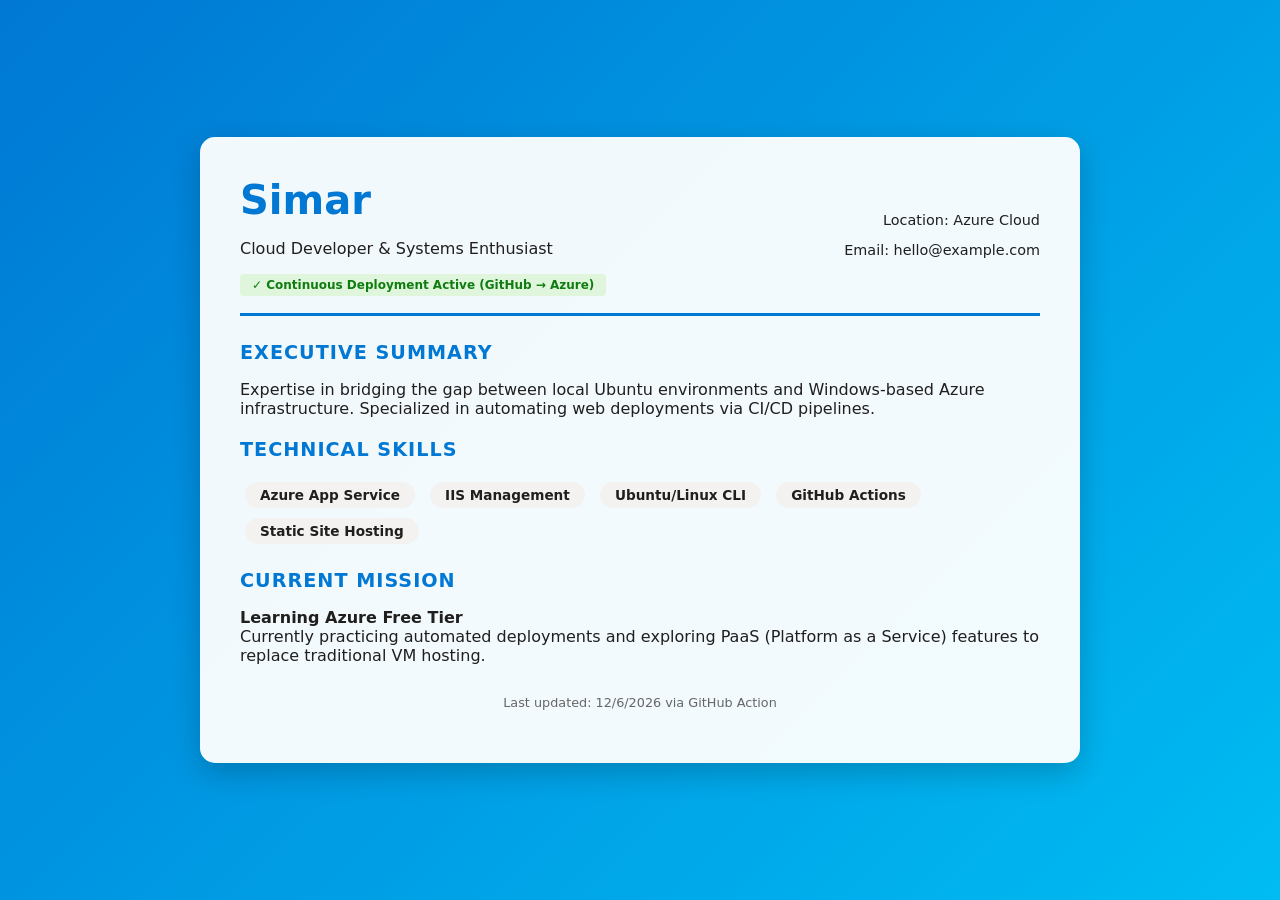
==== index.html @ b6d6f016 "Initial commit" ====
<!DOCTYPE html>
<html lang="en">
<head>
    <meta charset="UTF-8">
    <meta name="viewport" content="width=device-width, initial-scale=1.0">
    <title>Professional Resume | Hosted on Azure</title>
    <style>
        :root {
            --primary: #0078d4; /* Azure Blue */
            --dark: #201f1e;
            --light: #f3f2f1;
        }
        body {
            font-family: 'Segoe UI', system-ui, -apple-system, sans-serif;
            background: linear-gradient(135deg, #0078d4 0%, #00bcf2 100%);
            margin: 0;
            display: flex;
            justify-content: center;
            align-items: center;
            min-height: 100vh;
            color: var(--dark);
        }
        .resume-card {
            background: rgba(255, 255, 255, 0.95);
            width: 90%;
            max-width: 800px;
            padding: 40px;
            border-radius: 15px;
            box-shadow: 0 10px 30px rgba(0,0,0,0.2);
            margin: 20px;
        }
        header {
            border-bottom: 3px solid var(--primary);
            padding-bottom: 20px;
            margin-bottom: 25px;
            display: flex;
            justify-content: space-between;
            align-items: center;
        }
        h1 { margin: 0; color: var(--primary); font-size: 2.5rem; }
        .contact-info { text-align: right; font-size: 0.9rem; }
        section { margin-bottom: 20px; }
        h2 { color: var(--primary); font-size: 1.2rem; text-transform: uppercase; letter-spacing: 1px; }
        .skill-tag {
            display: inline-block;
            background: var(--light);
            padding: 5px 15px;
            border-radius: 20px;
            margin: 5px;
            font-size: 0.85rem;
            font-weight: 600;
        }
        .deployment-badge {
            background: #dff6dd;
            color: #107c10;
            padding: 4px 12px;
            border-radius: 4px;
            font-size: 0.75rem;
            font-weight: bold;
        }
    </style>
</head>
<body>

<div class="resume-card">
    <header>
        <div>
            <h1>Simar</h1>
            <p>Cloud Developer & Systems Enthusiast</p>
            <span class="deployment-badge">✓ Continuous Deployment Active (GitHub → Azure)</span>
        </div>
        <div class="contact-info">
            <p>Location: Azure Cloud</p>
            <p>Email: hello@example.com</p>
        </div>
    </header>

    <section>
        <h2>Executive Summary</h2>
        <p>Expertise in bridging the gap between local Ubuntu environments and Windows-based Azure infrastructure. Specialized in automating web deployments via CI/CD pipelines.</p>
    </section>

    <section>
        <h2>Technical Skills</h2>
        <div class="skill-tag">Azure App Service</div>
        <div class="skill-tag">IIS Management</div>
        <div class="skill-tag">Ubuntu/Linux CLI</div>
        <div class="skill-tag">GitHub Actions</div>
        <div class="skill-tag">Static Site Hosting</div>
    </section>

    <section>
        <h2>Current Mission</h2>
        <p><strong>Learning Azure Free Tier</strong><br>
        Currently practicing automated deployments and exploring PaaS (Platform as a Service) features to replace traditional VM hosting.</p>
    </section>

    <footer style="margin-top: 30px; font-size: 0.8rem; color: #666; text-align: center;">
        <p>Last updated: <span id="date"></span> via GitHub Action</p>
    </footer>
</div>

<script>
    document.getElementById('date').innerText = new Date().toLocaleDateString();
</script>

</body>
</html>
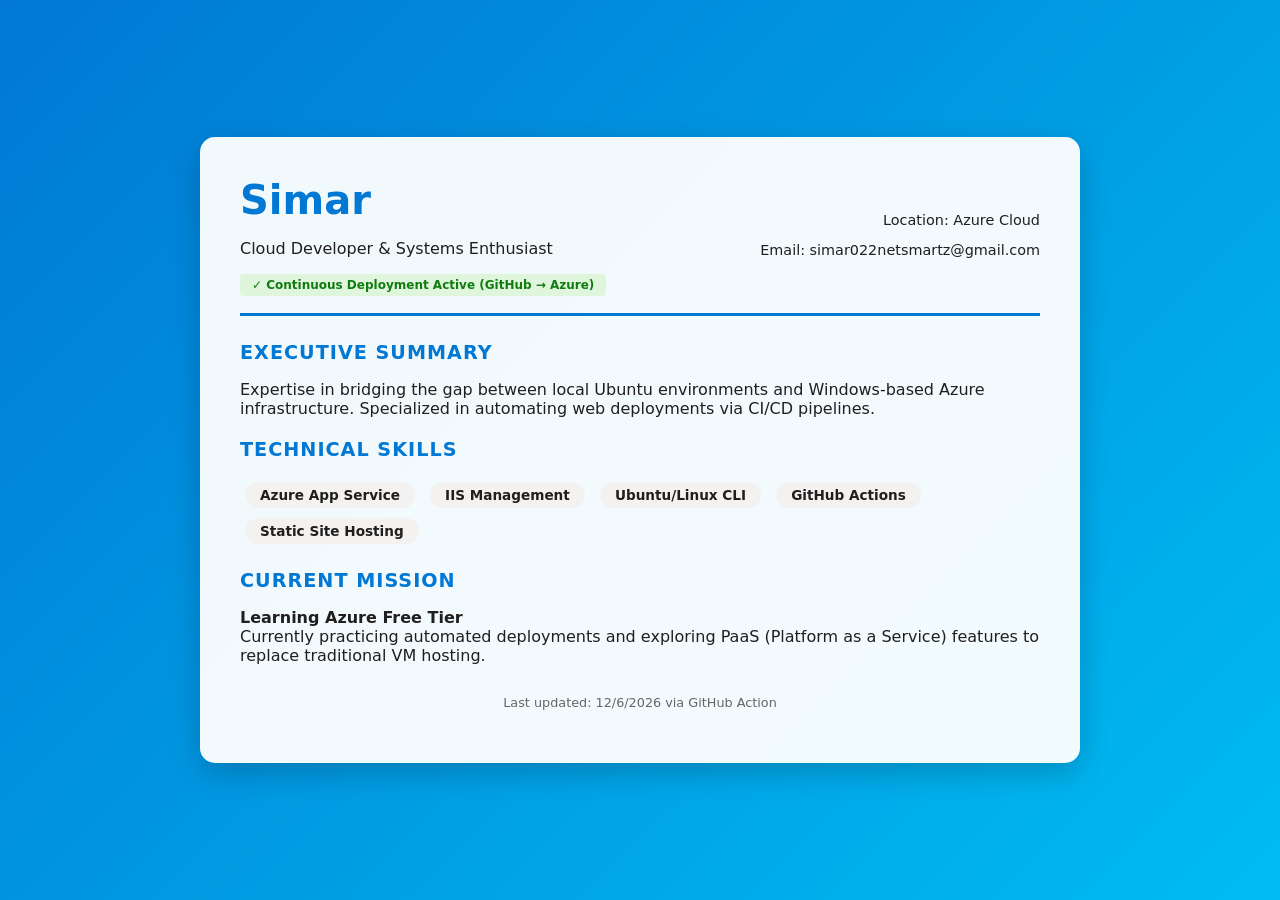
==== commit b1f31430: "Modified email" ====
--- a/index.html
+++ b/index.html
@@ -71,7 +71,7 @@
         </div>
         <div class="contact-info">
             <p>Location: Azure Cloud</p>
-            <p>Email: hello@example.com</p>
+            <p>Email: simar022netsmartz@gmail.com</p>
         </div>
     </header>
 
